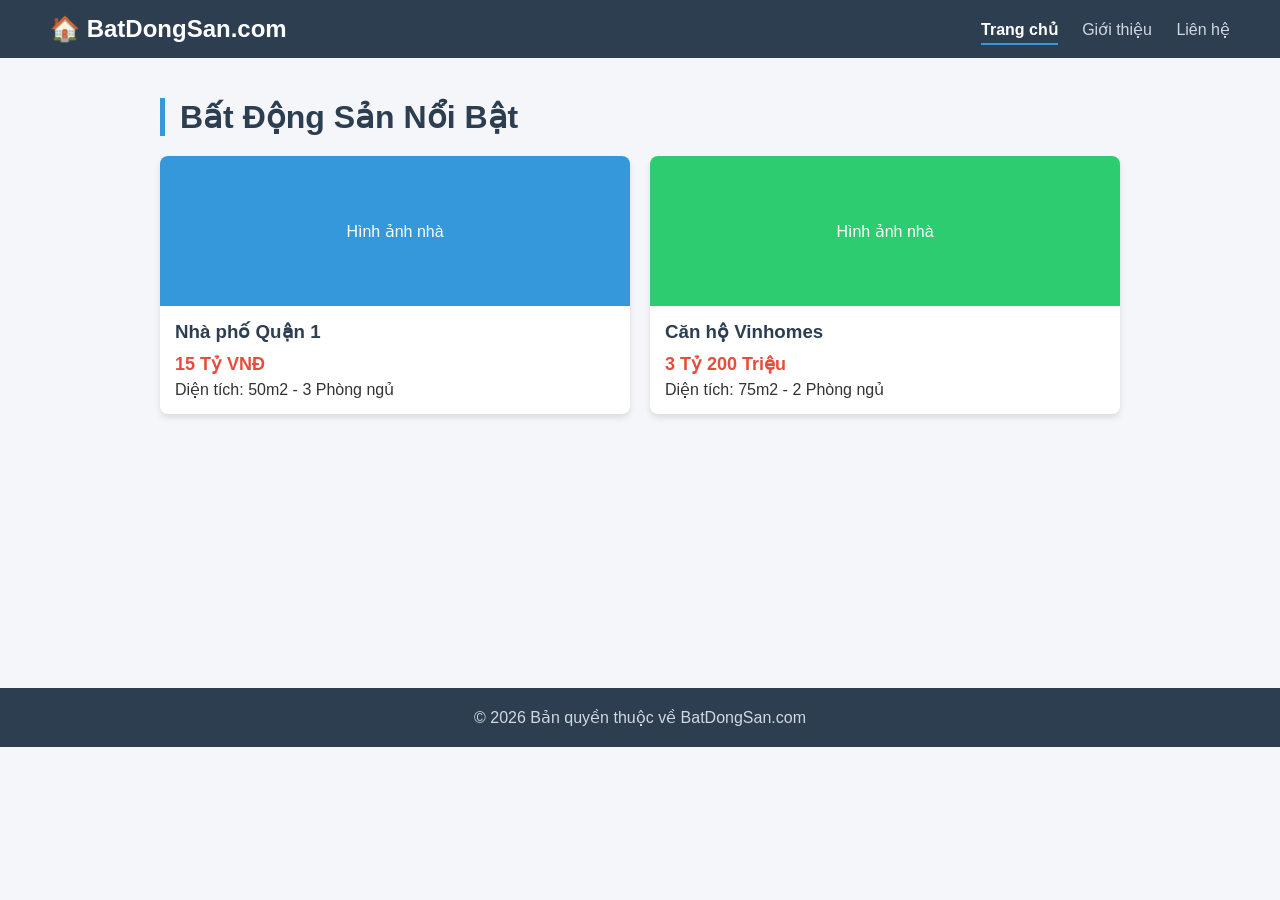
==== index.html @ feb8270b "Add files via upload" ====
<!DOCTYPE html>
<html lang="vi">
<head>
    <meta charset="UTF-8">
    <meta name="viewport" content="width=device-width, initial-scale=1.0">
    <title>Trang Chủ - Bất Động Sản</title>
    <link rel="stylesheet" href="style.css">
</head>
<body>
    <header>
        <div class="logo">🏠 BatDongSan.com</div>
        <nav>
            <a href="index.html" class="active">Trang chủ</a>
            <a href="gioithieu.html">Giới thiệu</a>
            <a href="lienhe.html">Liên hệ</a>
        </nav>
    </header>

    <main>
        <h1>Bất Động Sản Nổi Bật</h1>
        <div class="product-grid">
            <!-- Sản phẩm 1 -->
            <div class="product-card">
                <div class="image" style="background-color: #3498db; height: 150px; display: flex; align-items: center; justify-content: center; color: white;">Hình ảnh nhà</div>
                <div class="product-info">
                    <h3>Nhà phố Quận 1</h3>
                    <p class="price">15 Tỷ VNĐ</p>
                    <p>Diện tích: 50m2 - 3 Phòng ngủ</p>
                </div>
            </div>
            <!-- Sản phẩm 2 -->
            <div class="product-card">
                <div class="image" style="background-color: #2ecc71; height: 150px; display: flex; align-items: center; justify-content: center; color: white;">Hình ảnh nhà</div>
                <div class="product-info">
                    <h3>Căn hộ Vinhomes</h3>
                    <p class="price">3 Tỷ 200 Triệu</p>
                    <p>Diện tích: 75m2 - 2 Phòng ngủ</p>
                </div>
            </div>
        </div>
    </main>

    <footer>
        <p>&copy; 2026 Bản quyền thuộc về BatDongSan.com</p>
    </footer>
</body>
</html>
---- style.css ----
* {
    margin: 0;
    padding: 0;
    box-sizing: border-box;
    font-family: 'Segoe UI', Tahoma, Geneva, Verdana, sans-serif;
}

body {
    background-color: #f5f6fa;
    color: #333;
}

/* Thanh Menu */
header {
    background-color: #2c3e50;
    display: flex;
    justify-content: space-between;
    align-items: center;
    padding: 15px 50px;
}

.logo {
    color: #fff;
    font-size: 24px;
    font-weight: bold;
}

nav a {
    color: #d1d8e0;
    text-decoration: none;
    margin-left: 20px;
    font-size: 16px;
    transition: color 0.3s;
}

nav a:hover, nav a.active {
    color: #fff;
    font-weight: bold;
    border-bottom: 2px solid #3498db;
    padding-bottom: 5px;
}

/* Nội dung chính */
main {
    max-width: 1000px;
    margin: 40px auto;
    padding: 0 20px;
    min-height: 60vh;
}

h1 {
    margin-bottom: 20px;
    color: #2c3e50;
    border-left: 5px solid #3498db;
    padding-left: 15px;
}

/* Trang chủ - Danh sách sản phẩm */
.product-grid {
    display: flex;
    gap: 20px;
    flex-wrap: wrap;
}

.product-card {
    background: #fff;
    border-radius: 8px;
    overflow: hidden;
    box-shadow: 0 4px 6px rgba(0,0,0,0.1);
    width: calc(50% - 10px);
    transition: transform 0.3s;
}

.product-card:hover {
    transform: translateY(-5px);
}

.product-info {
    padding: 15px;
}

.product-info h3 {
    margin-bottom: 10px;
    color: #2c3e50;
}

.price {
    color: #e74c3c;
    font-weight: bold;
    font-size: 18px;
    margin-bottom: 5px;
}

/* Khung nội dung cho trang Giới thiệu & Liên hệ */
.content-box {
    background: #fff;
    padding: 30px;
    border-radius: 8px;
    box-shadow: 0 4px 6px rgba(0,0,0,0.1);
    line-height: 1.8;
}

.content-box ul {
    margin-left: 20px;
    margin-top: 15px;
}

.content-box li {
    margin-bottom: 10px;
}

.btn {
    display: inline-block;
    background: #3498db;
    color: #fff;
    padding: 10px 20px;
    text-decoration: none;
    border-radius: 5px;
    margin-top: 15px;
    transition: background 0.3s;
}

.btn:hover {
    background: #2980b9;
}

/* Chân trang */
footer {
    text-align: center;
    padding: 20px;
    background-color: #2c3e50;
    color: #d1d8e0;
    margin-top: 50px;
}
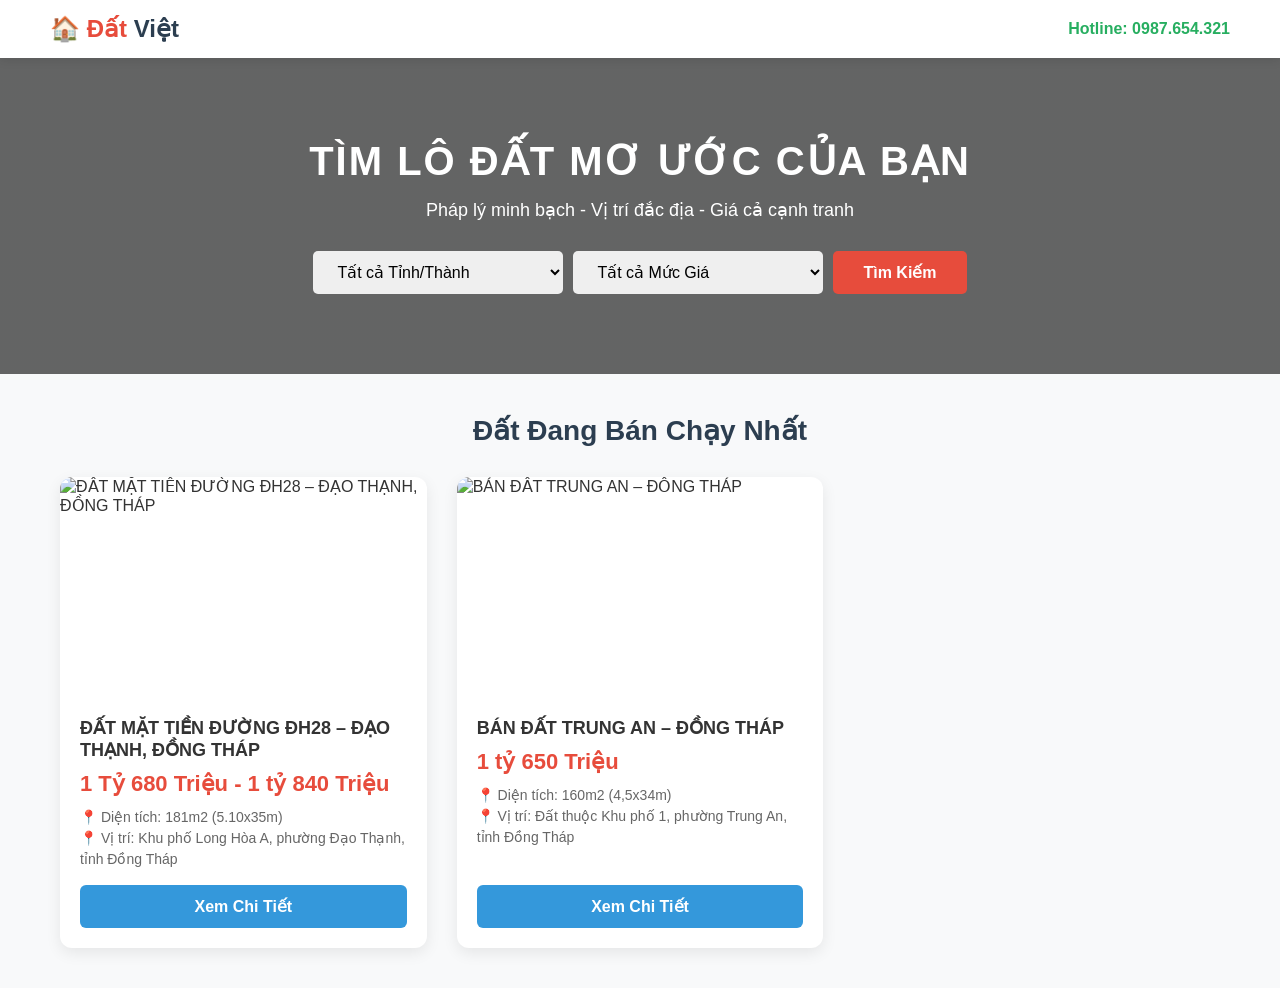
==== commit 6829bed5: "Rename DaiPhat.html to index.html" ====
--- a/index.html
+++ b/index.html
@@ -3,45 +3,328 @@
 <head>
     <meta charset="UTF-8">
     <meta name="viewport" content="width=device-width, initial-scale=1.0">
-    <title>Trang Chủ - Bất Động Sản</title>
-    <link rel="stylesheet" href="style.css">
+    <title>Đất Việt - Mua Bán Đất Uy Tín</title>
+    
+    <style>
+        /* --- CSS GIAO DIỆN CHUNG --- */
+        * { margin: 0; padding: 0; box-sizing: border-box; font-family: 'Segoe UI', Tahoma, sans-serif; }
+        body { background-color: #f8f9fa; color: #333; }
+
+        header { background: #fff; padding: 15px 50px; display: flex; justify-content: space-between; align-items: center; box-shadow: 0 2px 10px rgba(0,0,0,0.1); position: sticky; top: 0; z-index: 100; }
+        .logo { font-size: 24px; font-weight: bold; color: #e74c3c; }
+        .logo span { color: #2c3e50; }
+        
+        .hero { background: linear-gradient(rgba(0,0,0,0.6), rgba(0,0,0,0.6)), url('https://images.unsplash.com/photo-1500382017468-9049fed747ef?ixlib=rb-4.0.3&auto=format&fit=crop&w=1500&q=80') center/cover; color: #fff; text-align: center; padding: 80px 20px; }
+        .hero h1 { font-size: 40px; margin-bottom: 15px; text-transform: uppercase; letter-spacing: 2px; }
+        .hero p { font-size: 18px; margin-bottom: 30px; }
+        
+        .search-box { display: flex; justify-content: center; gap: 10px; flex-wrap: wrap; }
+        .search-box select, .search-box button { padding: 12px 20px; border-radius: 5px; border: none; font-size: 16px; outline: none; }
+        .search-box select { width: 250px; cursor: pointer; }
+        .search-box button { background: #e74c3c; color: #fff; font-weight: bold; cursor: pointer; transition: 0.3s; padding: 12px 30px; }
+        .search-box button:hover { background: #c0392b; }
+
+        .container { max-width: 1200px; margin: 40px auto; padding: 0 20px; }
+        .section-title { font-size: 28px; color: #2c3e50; margin-bottom: 30px; text-align: center; font-weight: bold; }
+        .grid { display: grid; grid-template-columns: repeat(auto-fill, minmax(320px, 1fr)); gap: 30px; }
+        
+        .card { background: #fff; border-radius: 12px; overflow: hidden; box-shadow: 0 5px 15px rgba(0,0,0,0.08); transition: transform 0.3s; display: flex; flex-direction: column; }
+        .card:hover { transform: translateY(-8px); box-shadow: 0 12px 25px rgba(0,0,0,0.15); }
+        .card-img { width: 100%; height: 220px; object-fit: cover; transition: transform 0.5s; }
+        .card:hover .card-img { transform: scale(1.05); }
+        .card-content { padding: 20px; flex-grow: 1; display: flex; flex-direction: column; }
+        .card-title { font-size: 18px; color: #333; margin-bottom: 10px; font-weight: bold; }
+        .card-price { color: #e74c3c; font-size: 22px; font-weight: bold; margin-bottom: 10px; }
+        .card-desc { font-size: 14px; color: #666; margin-bottom: 15px; line-height: 1.5; }
+        .card-btn { margin-top: auto; display: block; width: 100%; text-align: center; background: #3498db; color: #fff; padding: 12px; border: none; border-radius: 6px; cursor: pointer; font-weight: bold; font-size: 16px; transition: 0.3s; }
+        .card-btn:hover { background: #2980b9; }
+
+        /* --- POPUP CHI TIẾT --- */
+        .modal-overlay { position: fixed; top: 0; left: 0; width: 100%; height: 100%; background: rgba(0,0,0,0.7); display: none; justify-content: center; align-items: center; z-index: 1000; }
+        .modal-overlay.active { display: flex; }
+        .modal { background: #fff; width: 95%; max-width: 950px; max-height: 90vh; overflow-y: auto; border-radius: 12px; display: flex; flex-direction: row; position: relative; animation: slideDown 0.3s ease; }
+        @keyframes slideDown { from { transform: translateY(-50px); opacity: 0; } to { transform: translateY(0); opacity: 1; } }
+        
+        .modal-gallery { width: 50%; padding: 20px; display: flex; flex-direction: column; background: #f8f9fa;}
+        .main-image { width: 100%; height: 300px; object-fit: cover; border-radius: 8px; margin-bottom: 10px; border: 1px solid #ddd; }
+        .thumbnail-list { display: flex; gap: 10px; }
+        .thumbnail { width: 25%; height: 60px; object-fit: cover; border-radius: 5px; cursor: pointer; opacity: 0.6; transition: 0.2s; border: 2px solid transparent; }
+        .thumbnail:hover, .thumbnail.active { opacity: 1; border-color: #3498db; }
+
+        .modal-info { width: 50%; padding: 30px 30px 30px 10px; display: flex; flex-direction: column;}
+        .modal-info h2 { color: #2c3e50; margin-bottom: 10px; font-size: 24px; }
+        .modal-info .price { font-size: 26px; color: #e74c3c; font-weight: bold; margin-bottom: 15px; }
+        .modal-info ul { list-style: none; margin-bottom: 15px; display: flex; flex-wrap: wrap; gap: 10px;}
+        .modal-info ul li { background: #f1f2f6; padding: 8px 12px; border-radius: 5px; font-size: 14px; color: #555; }
+        
+        /* Khung Bản đồ & Video */
+        .media-container { width: 100%; height: 200px; margin-bottom: 15px; border-radius: 8px; overflow: hidden; border: 1px solid #ddd; }
+        .media-container iframe, .media-container video { width: 100%; height: 100%; border: 0; object-fit: cover;}
+
+        .close-btn { position: absolute; top: 15px; right: 15px; background: #e74c3c; color: #fff; border: none; width: 35px; height: 35px; border-radius: 50%; font-size: 20px; cursor: pointer; z-index: 10; transition: 0.3s; }
+        .close-btn:hover { background: #c0392b; transform: rotate(90deg); }
+
+        .no-result { text-align: center; font-size: 18px; color: #e74c3c; margin-top: 20px; grid-column: 1 / -1; display: none;}
+
+        @media (max-width: 768px) {
+            .modal { flex-direction: column; }
+            .modal-gallery, .modal-info { width: 100%; padding: 20px; }
+            .main-image { height: 250px; }
+            .search-box { flex-direction: column; align-items: center; }
+            .search-box select, .search-box button { width: 100%; }
+        }
+    </style>
 </head>
 <body>
+
     <header>
-        <div class="logo">🏠 BatDongSan.com</div>
-        <nav>
-            <a href="index.html" class="active">Trang chủ</a>
-            <a href="gioithieu.html">Giới thiệu</a>
-            <a href="lienhe.html">Liên hệ</a>
-        </nav>
+        <div class="logo">🏠 Đất <span>Việt</span></div>
+        <div style="font-weight: bold; color: #27ae60;">Hotline: 0987.654.321</div>
     </header>
 
-    <main>
-        <h1>Bất Động Sản Nổi Bật</h1>
-        <div class="product-grid">
-            <!-- Sản phẩm 1 -->
-            <div class="product-card">
-                <div class="image" style="background-color: #3498db; height: 150px; display: flex; align-items: center; justify-content: center; color: white;">Hình ảnh nhà</div>
-                <div class="product-info">
-                    <h3>Nhà phố Quận 1</h3>
-                    <p class="price">15 Tỷ VNĐ</p>
-                    <p>Diện tích: 50m2 - 3 Phòng ngủ</p>
+    <section class="hero">
+        <h1>Tìm Lô Đất Mơ Ước Của Bạn</h1>
+        <p>Pháp lý minh bạch - Vị trí đắc địa - Giá cả cạnh tranh</p>
+        <div class="search-box">
+            <select id="filter-location">
+                <option value="all">Tất cả Tỉnh/Thành</option>
+                <option value="TP.HCM">TP. Hồ Chí Minh</option>
+                <option value="Lâm Đồng">Lâm Đồng</option>
+                <option value="Bến Tre">Bến Tre</option>
+                <option value="Đồng Tháp">Đồng Tháp</option>
+            </select>
+            <select id="filter-price">
+                <option value="all">Tất cả Mức Giá</option>
+                <option value="under-1b">Dưới 1 Tỷ</option>
+                <option value="1b-2b">Từ 1 Tỷ - 2 Tỷ</option>
+                <option value="over-2b">Trên 2 Tỷ</option>
+            </select>
+            <button onclick="filterLands()">Tìm Kiếm</button>
+        </div>
+    </section>
+
+    <main class="container">
+        <h2 class="section-title">Đất Đang Bán Chạy Nhất</h2>
+        <div class="grid" id="product-list"></div>
+        <div class="no-result" id="no-result">Không tìm thấy lô đất nào phù hợp với yêu cầu của bạn.</div>
+    </main>
+
+    <!-- POPUP CHI TIẾT -->
+    <div class="modal-overlay" id="modal">
+        <div class="modal">
+            <button class="close-btn" onclick="closeModal()">✕</button>
+            
+            <div class="modal-gallery">
+                <img id="m-main-img" class="main-image" src="" alt="Ảnh lớn">
+                <div class="thumbnail-list" id="m-thumbnails"></div>
+            </div>
+            
+            <div class="modal-info">
+                <h2 id="m-title"></h2>
+                <div class="price" id="m-price"></div>
+                
+                <ul>
+                    <li><strong>DT:</strong> <span id="m-area"></span></li>
+                    <li><strong>Pháp lý:</strong> <span id="m-legal"></span></li>
+                    <li><strong>Hướng:</strong> <span id="m-direction"></span></li>
+                </ul>
+                
+                <p style="color: #666; font-size: 14px; margin-bottom: 5px;">📍 Địa chỉ: <span id="m-location"></span></p>
+                
+                <!-- BẢN ĐỒ -->
+                <div class="media-container">
+                    <iframe id="m-map" src="" allowfullscreen="" loading="lazy" referrerpolicy="no-referrer-when-downgrade"></iframe>
                 </div>
-            </div>
-            <!-- Sản phẩm 2 -->
-            <div class="product-card">
-                <div class="image" style="background-color: #2ecc71; height: 150px; display: flex; align-items: center; justify-content: center; color: white;">Hình ảnh nhà</div>
-                <div class="product-info">
-                    <h3>Căn hộ Vinhomes</h3>
-                    <p class="price">3 Tỷ 200 Triệu</p>
-                    <p>Diện tích: 75m2 - 2 Phòng ngủ</p>
+
+                <!-- KHUNG VIDEO -->
+                <div class="media-container" id="m-video-container" style="display: none;">
+                    <iframe id="m-video-youtube" src="" style="display:none;" allow="accelerometer; autoplay; clipboard-write; encrypted-media; gyroscope; picture-in-picture" allowfullscreen></iframe>
+                    
+                    <video id="m-video-local" controls style="display:none;">
+                        <source id="m-video-source" src="" type="video/mp4">
+                        Trình duyệt của bạn không hỗ trợ video.
+                    </video>
                 </div>
+
+                <button class="card-btn" style="background: #27ae60;" onclick="alert('Cảm ơn bạn! Chúng tôi sẽ liên hệ lại ngay.')">Gọi Ngay: 0987.654.321</button>
             </div>
         </div>
-    </main>
-
-    <footer>
-        <p>&copy; 2026 Bản quyền thuộc về BatDongSan.com</p>
-    </footer>
+    </div>
+
+    <script>
+        const lands = [
+            {
+                id: 1,
+                title: "ĐẤT MẶT TIỀN ĐƯỜNG ĐH28 – ĐẠO THẠNH, ĐỒNG THÁP",
+                price: "1 Tỷ 680 Triệu - 1 tỷ 840 Triệu",
+                priceValue: 1.2, 
+                province: "Đồng Tháp", 
+                area: "181m2 (5.10x35m)",
+                location: "Khu phố Long Hòa A, phường Đạo Thạnh, tỉnh Đồng Tháp",
+                legal: "Sổ hồng riêng",
+                direction: "Bắc-Đông",
+                images: [
+                    "https://raw.githubusercontent.com/MyHang04/batdongsan.com/main/dh1.jpg",
+                    "https://raw.githubusercontent.com/MyHang04/batdongsan.com/main/dh2.jpg",
+                    "https://raw.githubusercontent.com/MyHang04/batdongsan.com/main/dh3.jpg",
+                    "https://raw.githubusercontent.com/MyHang04/batdongsan.com/main/dh4.jpg",
+                    "https://raw.githubusercontent.com/MyHang04/batdongsan.com/main/dh5.jpg",
+                    "https://raw.githubusercontent.com/MyHang04/batdongsan.com/main/dh6.jpg",
+                    "https://raw.githubusercontent.com/MyHang04/batdongsan.com/main/dh7.jpg",
+                    "https://raw.githubusercontent.com/MyHang04/batdongsan.com/main/dh8.jpg"
+                ],
+                mapLink: "https://www.google.com/maps/embed?pb=!1m18!1m12!1m3!1d15677.63185169278!2d106.7113904!3d10.6647224!2m3!1f0!2f0!3f0!3m2!1i1024!2i768!4f13.1!3m3!1m2!1s0x31753111bbd9e8b3%3A0xe5f4cc0b154c1b0b!2zTmjDoCBCw6gsIEjhu5MgQ2jDrSBNaW5oLCBWaeG7h3QgTmFt!5e0!3m2!1svi!2s!4v1700000000000!5m2!1svi!2s",
+                
+                youtubeUrl: "https://www.youtube.com/embed/dQw4w9WgXcQ", 
+                
+                // localVideoUrl: "https://raw.githubusercontent.com/MyHang04/batdongsan.com/main/video-vi-tri-202610240334.mp4"
+            },
+            {
+                id: 2,
+                title: "BÁN ĐẤT TRUNG AN – ĐỒNG THÁP",
+                price: "1 tỷ 650 Triệu",
+                priceValue: 1.65, 
+                province: "Đồng Tháp",
+                area: "160m2 (4,5x34m)",
+                location: "Đất thuộc Khu phố 1, phường Trung An, tỉnh Đồng Tháp",
+                legal: "Sổ hồng riêng",
+                direction: "Tây Nam",
+                images: [
+                     "https://raw.githubusercontent.com/MyHang04/batdongsan.com/main/hl1.jpg",
+                     "https://raw.githubusercontent.com/MyHang04/batdongsan.com/main/hl2.jpg",
+                     "https://raw.githubusercontent.com/MyHang04/batdongsan.com/main/hl3.jpg",
+                     "https://raw.githubusercontent.com/MyHang04/batdongsan.com/main/hl4.jpg",
+                     "https://raw.githubusercontent.com/MyHang04/batdongsan.com/main/hl5.jpg",
+                     "https://raw.githubusercontent.com/MyHang04/batdongsan.com/main/hl6.jpg",
+                     "https://raw.githubusercontent.com/MyHang04/batdongsan.com/main/hl7.jpg",
+                     "https://raw.githubusercontent.com/MyHang04/batdongsan.com/main/hl8.jpg",
+                     "https://raw.githubusercontent.com/MyHang04/batdongsan.com/main/hl9.jpg"
+                ],
+                mapLink: "https://www.google.com/maps/embed?pb=!1m18!1m12!1m3!1d15612.37427545125!2d107.7891472!3d11.5582162!2m3!1f0!2f0!3f0!3m2!1i1024!2i768!4f13.1!3m3!1m2!1s0x3173f70382febec7%3A0x5c1c1c8b98b8b8b8!2zQuG6o28gTOG7mWMsIEzDom0gxJDhu5NuZw!5e0!3m2!1svi!2s!4v1700000000000!5m2!1svi!2s",
+                youtubeUrl: "", 
+                localVideoUrl: "" 
+            }
+        ];
+
+        const productList = document.getElementById('product-list');
+
+        function renderProducts(dataToRender) {
+            productList.innerHTML = '';
+            const noResultMsg = document.getElementById('no-result');
+            
+            if (dataToRender.length === 0) {
+                noResultMsg.style.display = 'block';
+                return;
+            } else {
+                noResultMsg.style.display = 'none';
+            }
+
+            dataToRender.forEach(land => {
+                const card = document.createElement('div');
+                card.className = 'card';
+                card.innerHTML = `
+                    <img src="${land.images[0]}" class="card-img" alt="${land.title}">
+                    <div class="card-content">
+                        <h3 class="card-title">${land.title}</h3>
+                        <div class="card-price">${land.price}</div>
+                        <div class="card-desc">
+                            📍 Diện tích: ${land.area}<br>
+                            📍 Vị trí: ${land.location}
+                        </div>
+                        <button class="card-btn" onclick="openModal(${land.id})">Xem Chi Tiết</button>
+                    </div>
+                `;
+                productList.appendChild(card);
+            });
+        }
+
+        function filterLands() {
+            const selectedProvince = document.getElementById('filter-location').value;
+            const selectedPrice = document.getElementById('filter-price').value;
+
+            const filteredData = lands.filter(land => {
+                let matchProvince = (selectedProvince === 'all' || land.province === selectedProvince);
+                let matchPrice = false;
+                if (selectedPrice === 'all') matchPrice = true;
+                else if (selectedPrice === 'under-1b' && land.priceValue < 1) matchPrice = true;
+                else if (selectedPrice === '1b-2b' && land.priceValue >= 1 && land.priceValue <= 2) matchPrice = true;
+                else if (selectedPrice === 'over-2b' && land.priceValue > 2) matchPrice = true;
+
+                return matchProvince && matchPrice;
+            });
+
+            renderProducts(filteredData);
+        }
+
+        function openModal(id) {
+            const land = lands.find(l => l.id === id);
+            
+            document.getElementById('m-title').innerText = land.title;
+            document.getElementById('m-price').innerText = land.price;
+            document.getElementById('m-area').innerText = land.area;
+            document.getElementById('m-location').innerText = land.location;
+            document.getElementById('m-legal').innerText = land.legal;
+            document.getElementById('m-direction').innerText = land.direction;
+            document.getElementById('m-map').src = land.mapLink;
+
+            const mainImg = document.getElementById('m-main-img');
+            const thumbList = document.getElementById('m-thumbnails');
+            mainImg.src = land.images[0];
+            thumbList.innerHTML = '';
+            
+            land.images.forEach((imgUrl, index) => {
+                const thumb = document.createElement('img');
+                thumb.src = imgUrl;
+                thumb.className = 'thumbnail';
+                if (index === 0) thumb.classList.add('active');
+
+                thumb.onclick = function() {
+                    mainImg.src = imgUrl;
+                    document.querySelectorAll('.thumbnail').forEach(t => t.classList.remove('active'));
+                    thumb.classList.add('active');
+                };
+                thumbList.appendChild(thumb);
+            });
+
+            const videoContainer = document.getElementById('m-video-container');
+            const iframeVideo = document.getElementById('m-video-youtube');
+            const localVideo = document.getElementById('m-video-local');
+            const localSource = document.getElementById('m-video-source');
+
+            videoContainer.style.display = 'none';
+            iframeVideo.style.display = 'none';
+            iframeVideo.src = "";
+            localVideo.style.display = 'none';
+            localVideo.pause();
+            localSource.src = "";
+
+            if (land.youtubeUrl && land.youtubeUrl !== "") {
+                videoContainer.style.display = 'block';
+                iframeVideo.style.display = 'block';
+                iframeVideo.src = land.youtubeUrl;
+            } 
+            else if (land.localVideoUrl && land.localVideoUrl !== "") {
+                videoContainer.style.display = 'block';
+                localVideo.style.display = 'block';
+                localSource.src = land.localVideoUrl;
+                localVideo.load();
+            }
+
+            document.getElementById('modal').classList.add('active');
+        }
+
+        function closeModal() {
+            document.getElementById('modal').classList.remove('active');
+            document.getElementById('m-map').src = ""; 
+            document.getElementById('m-video-youtube').src = "";
+            document.getElementById('m-video-local').pause();
+        }
+
+        document.getElementById('modal').addEventListener('click', function(e) {
+            if (e.target === this) closeModal();
+        });
+
+        renderProducts(lands);
+    </script>
 </body>
-</html>+</html>
